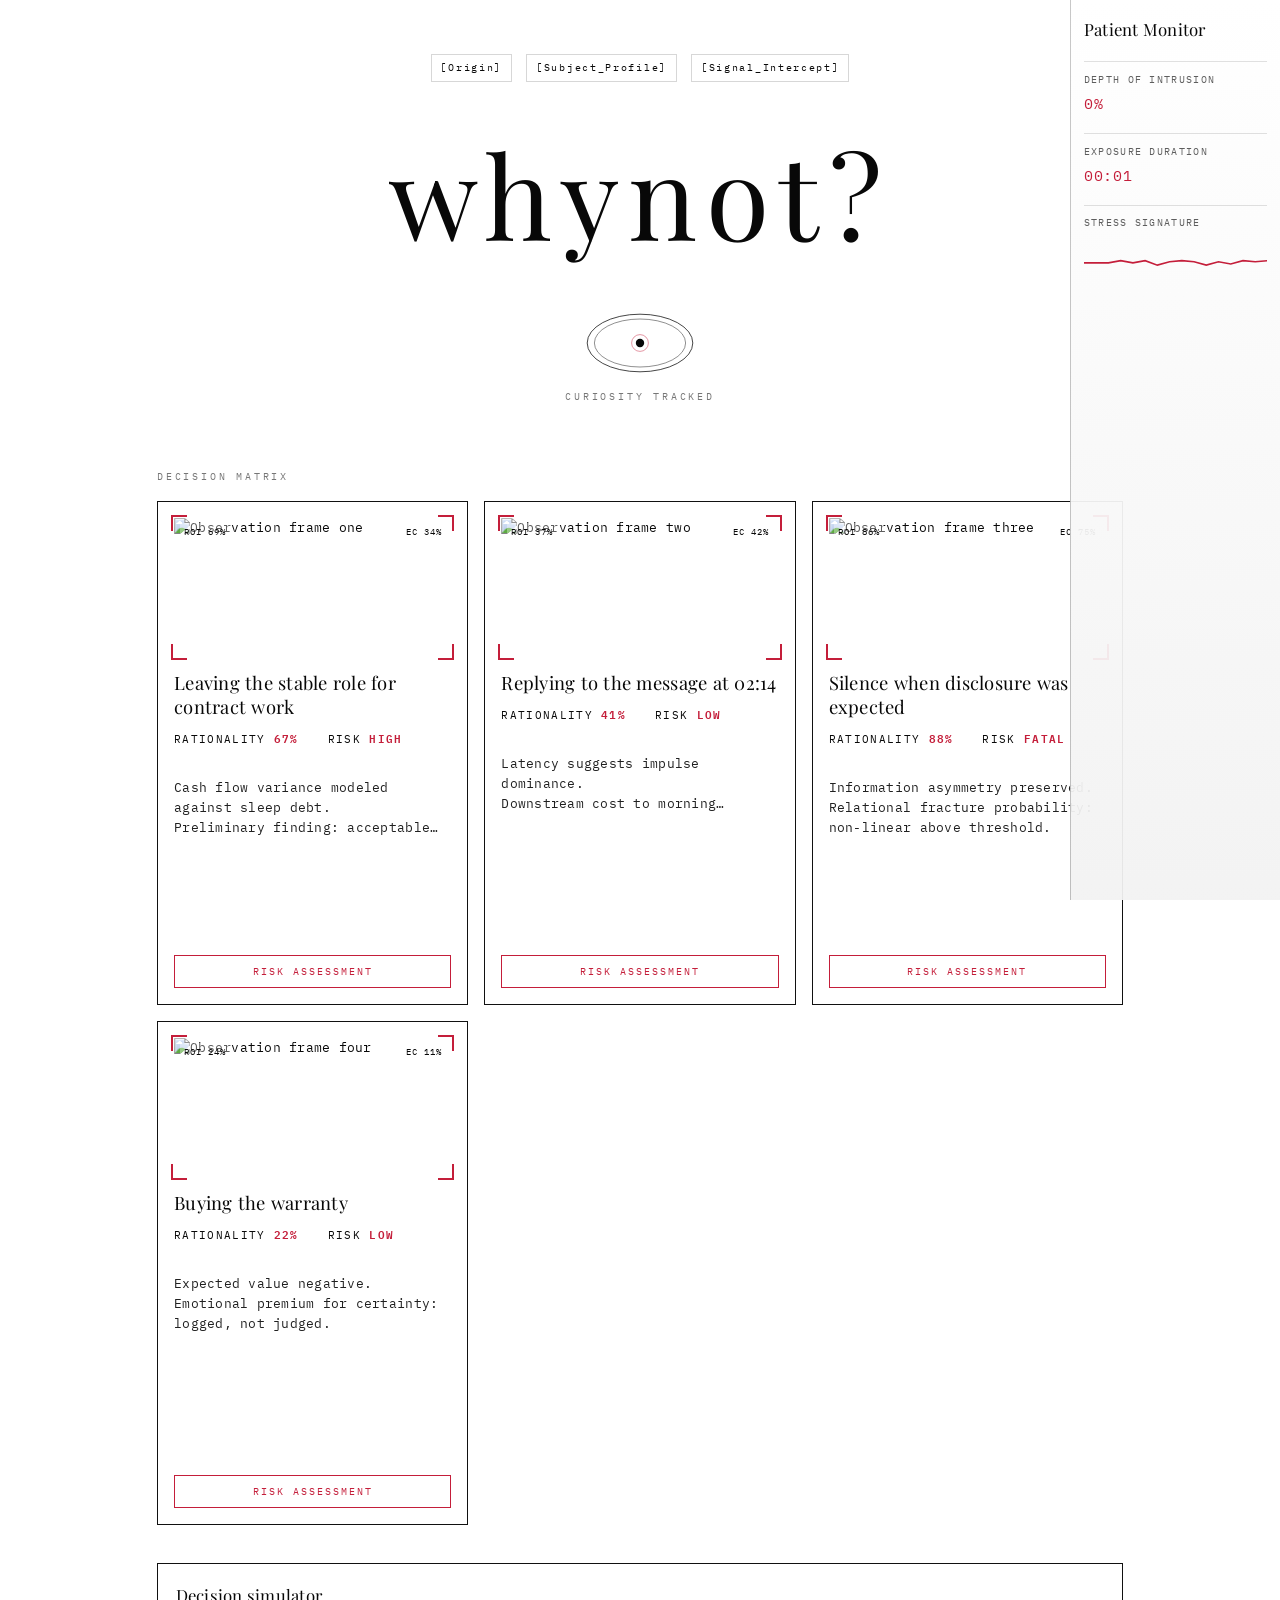
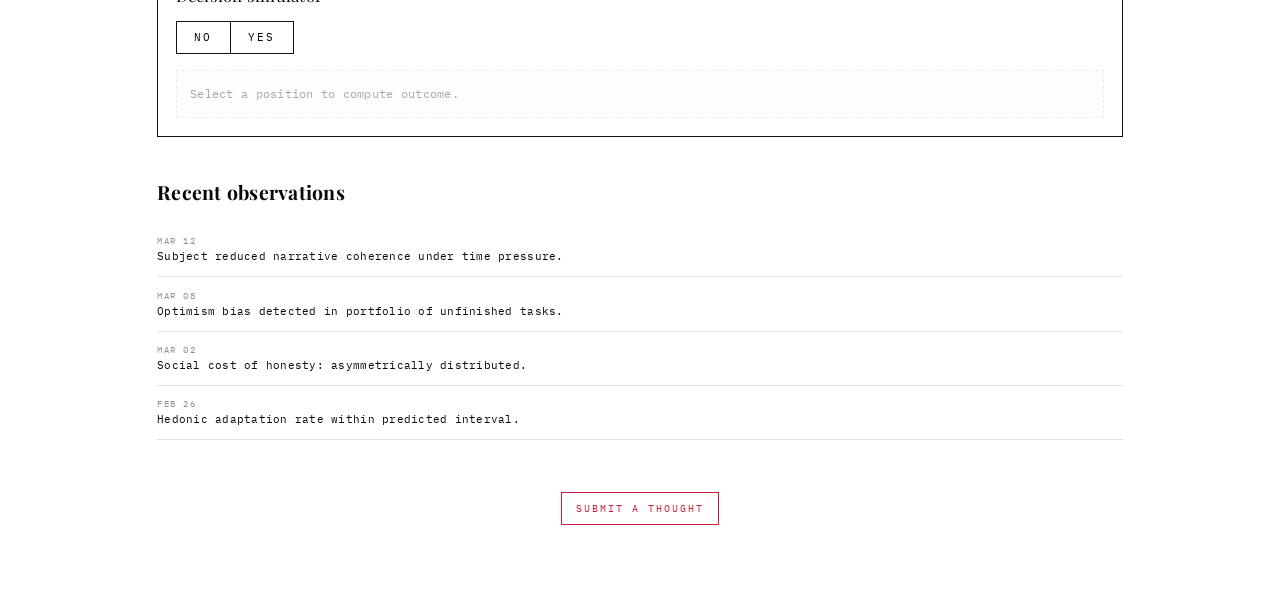
==== index.html @ 65663400 "whynot conceptual design for blogging" ====
<!DOCTYPE html>
<html lang="en">
<head>
  <meta charset="UTF-8" />
  <meta name="viewport" content="width=device-width, initial-scale=1.0" />
  <title>Whynot?</title>
  <link rel="preconnect" href="https://fonts.googleapis.com" />
  <link rel="preconnect" href="https://fonts.gstatic.com" crossorigin />
  <link href="https://fonts.googleapis.com/css2?family=IBM+Plex+Mono:ital,wght@0,400;0,500;0,600;1,400&family=Playfair+Display:ital,wght@0,300;0,400;0,500;1,300&display=swap" rel="stylesheet" />
  <link rel="stylesheet" href="styles/main.css" />
</head>
<body>
  <div class="boot-screen" id="bootScreen" aria-live="polite">
    <p class="boot-line" id="bootLineA">INITIALIZING_AUDIT...</p>
    <p class="boot-line boot-line-muted" id="bootLineB">SUBJECT_DETECTED.</p>
  </div>

  <aside class="bio-bar" aria-label="Biometric sidebar">
    <h2 class="bio-title">Patient Monitor</h2>
    <div class="bio-block">
      <p class="bio-label">Depth of Intrusion</p>
      <p class="bio-value"><span id="depthValue">0</span>%</p>
    </div>
    <div class="bio-block">
      <p class="bio-label">Exposure Duration</p>
      <p class="bio-value"><span id="timeValue">00:00</span></p>
    </div>
    <div class="bio-block">
      <p class="bio-label">Stress Signature</p>
      <svg class="stress-svg" viewBox="0 0 180 50" preserveAspectRatio="none" aria-hidden="true">
        <path id="stressPath" d="M0 25 L20 25 L28 8 L36 43 L44 10 L52 37 L60 25 L180 25"></path>
      </svg>
    </div>
    <div class="bio-ticker" id="bioTicker" data-ticker="Status: Subject Analyzing... Stress Level: Nominal... Depth Reading: Active..." aria-label="Live monitoring ticker"></div>
  </aside>

  <div class="wrap">
    <header class="hero" id="origin">
      <button type="button" class="terminal-dot-btn" id="terminalDotBtn" aria-expanded="false" aria-controls="terminalMenu">
        <span class="terminal-dot" aria-hidden="true"></span>
      </button>
      <nav class="clinical-nav" id="terminalMenu">
        <a href="#origin" class="clinical-link">[Origin]</a>
        <a href="#subject-profile" class="clinical-link">[Subject_Profile]</a>
        <a href="#signal-intercept" class="clinical-link">[Signal_Intercept]</a>
      </nav>
      <h1 class="hero-title">whynot?</h1>
      <div class="eye-wrap" id="eyeContainer">
        <svg class="eye-svg" viewBox="0 0 200 120" aria-hidden="true">
          <ellipse class="eye-rim" cx="100" cy="60" rx="88" ry="48" />
          <ellipse class="eye-sclera" cx="100" cy="60" rx="76" ry="40" />
          <g class="pupil" id="pupilGroup" transform="translate(100, 60)">
            <circle class="pupil-ring" r="14" cx="0" cy="0" />
            <circle class="pupil-dot" r="7" cx="0" cy="0" />
          </g>
        </svg>
      </div>
      <p class="eye-label">Curiosity tracked</p>
    </header>

    <main class="main">
      <p class="section-label">Decision Matrix</p>
      <div class="cards">
        <article class="card">
          <div class="evidence">
            <div class="crop-mark tl"></div>
            <div class="crop-mark tr"></div>
            <div class="crop-mark bl"></div>
            <div class="crop-mark br"></div>
            <img src="https://images.unsplash.com/photo-1446776811953-b23d57bd21aa?auto=format&fit=crop&w=1200&q=80" alt="Observation frame one" class="card-image" />
            <div class="grid-overlay"></div>
            <div class="live-num success-num">ROI <span class="live-value" data-base="67">67</span>%</div>
            <div class="live-num empathy-num">EC <span class="live-value" data-base="31">31</span>%</div>
          </div>
          <h2 class="card-title">Leaving the stable role for contract work</h2>
          <div class="card-meta">
            <span>Rationality <span class="value">67%</span></span>
            <span>Risk <span class="value">High</span></span>
          </div>
          <p class="card-excerpt scan-text">Cash flow variance modeled against sleep debt.<br>Preliminary finding: acceptable under constrained runway.</p>
          <button type="button" class="risk-btn">Risk Assessment</button>
        </article>

        <article class="card">
          <div class="evidence">
            <div class="crop-mark tl"></div>
            <div class="crop-mark tr"></div>
            <div class="crop-mark bl"></div>
            <div class="crop-mark br"></div>
            <img src="https://images.unsplash.com/photo-1557804506-669a67965ba0?auto=format&fit=crop&w=1200&q=80" alt="Observation frame two" class="card-image" />
            <div class="grid-overlay"></div>
            <div class="live-num success-num">ROI <span class="live-value" data-base="41">41</span>%</div>
            <div class="live-num empathy-num">EC <span class="live-value" data-base="46">46</span>%</div>
          </div>
          <h2 class="card-title">Replying to the message at 02:14</h2>
          <div class="card-meta">
            <span>Rationality <span class="value">41%</span></span>
            <span>Risk <span class="value">Low</span></span>
          </div>
          <p class="card-excerpt scan-text">Latency suggests impulse dominance.<br>Downstream cost to morning cognition: elevated.</p>
          <button type="button" class="risk-btn">Risk Assessment</button>
        </article>

        <article class="card">
          <div class="evidence">
            <div class="crop-mark tl"></div>
            <div class="crop-mark tr"></div>
            <div class="crop-mark bl"></div>
            <div class="crop-mark br"></div>
            <img src="https://images.unsplash.com/photo-1518773553398-650c184e0bb3?auto=format&fit=crop&w=1200&q=80" alt="Observation frame three" class="card-image" />
            <div class="grid-overlay"></div>
            <div class="live-num success-num">ROI <span class="live-value" data-base="88">88</span>%</div>
            <div class="live-num empathy-num">EC <span class="live-value" data-base="79">79</span>%</div>
          </div>
          <h2 class="card-title">Silence when disclosure was expected</h2>
          <div class="card-meta">
            <span>Rationality <span class="value">88%</span></span>
            <span>Risk <span class="value">Fatal</span></span>
          </div>
          <p class="card-excerpt scan-text">Information asymmetry preserved.<br>Relational fracture probability: non-linear above threshold.</p>
          <button type="button" class="risk-btn">Risk Assessment</button>
        </article>

        <article class="card">
          <div class="evidence">
            <div class="crop-mark tl"></div>
            <div class="crop-mark tr"></div>
            <div class="crop-mark bl"></div>
            <div class="crop-mark br"></div>
            <img src="https://images.unsplash.com/photo-1451187580459-43490279c0fa?auto=format&fit=crop&w=1200&q=80" alt="Observation frame four" class="card-image" />
            <div class="grid-overlay"></div>
            <div class="live-num success-num">ROI <span class="live-value" data-base="22">22</span>%</div>
            <div class="live-num empathy-num">EC <span class="live-value" data-base="14">14</span>%</div>
          </div>
          <h2 class="card-title">Buying the warranty</h2>
          <div class="card-meta">
            <span>Rationality <span class="value">22%</span></span>
            <span>Risk <span class="value">Low</span></span>
          </div>
          <p class="card-excerpt scan-text">Expected value negative.<br>Emotional premium for certainty: logged, not judged.</p>
          <button type="button" class="risk-btn">Risk Assessment</button>
        </article>
      </div>

      <section class="simulator" aria-labelledby="sim-heading" id="subject-profile">
        <h3 id="sim-heading">Decision simulator</h3>
        <div class="sim-toggle" role="group" aria-label="Choice">
          <button type="button" id="btnNo" aria-pressed="false">No</button>
          <button type="button" id="btnYes" aria-pressed="false">Yes</button>
        </div>
        <div class="sim-result empty scan-text" id="simResult" aria-live="polite">Select a position to compute outcome.</div>
      </section>

      <section class="obs-section" id="signal-intercept">
        <h2>Recent observations</h2>
        <ul class="obs-list">
          <li><span class="obs-date">Mar 12</span>Subject reduced narrative coherence under time pressure.</li>
          <li><span class="obs-date">Mar 08</span>Optimism bias detected in portfolio of unfinished tasks.</li>
          <li><span class="obs-date">Mar 02</span>Social cost of honesty: asymmetrically distributed.</li>
          <li><span class="obs-date">Feb 26</span>Hedonic adaptation rate within predicted interval.</li>
        </ul>
      </section>

      <div class="void-row" id="contaminate">
        <button type="button" class="btn-void" id="submitThought">Submit a thought</button>
      </div>
    </main>
  </div>

  <div class="void-overlay" id="voidOverlay" role="dialog" aria-modal="true" aria-labelledby="voidQuestion" hidden>
    <div>
      <p class="void-line" id="voidQuestion">Are you sure you want to know?</p>
      <div class="void-actions" id="voidActions">
        <button type="button" class="primary" id="voidYes">Yes</button>
        <button type="button" id="voidNo">No</button>
      </div>
    </div>
  </div>

  <div class="risk-modal" id="riskModal" role="dialog" aria-modal="true" aria-labelledby="riskQuestion" hidden>
    <div class="risk-panel">
      <p id="riskQuestion">Is the outcome worth the damage?</p>
      <div class="risk-actions">
        <button type="button" id="riskAccept">[Accept]</button>
        <button type="button" id="riskRecalculate">[Recalculate]</button>
      </div>
    </div>
  </div>

  <div class="static-overlay" id="staticOverlay" aria-hidden="true"></div>
  <script type="module" src="js/main.js"></script>
</body>
</html>
---- styles/main.css ----
@import url("./base/variables.css");
@import url("./base/reset.css");
@import url("./base/typography.css");
@import url("./layout/shell.css");
@import url("./layout/navigation.css");
@import url("./layout/biometric.css");
@import url("./components/cards.css");
@import url("./components/simulator.css");
@import url("./components/modals.css");
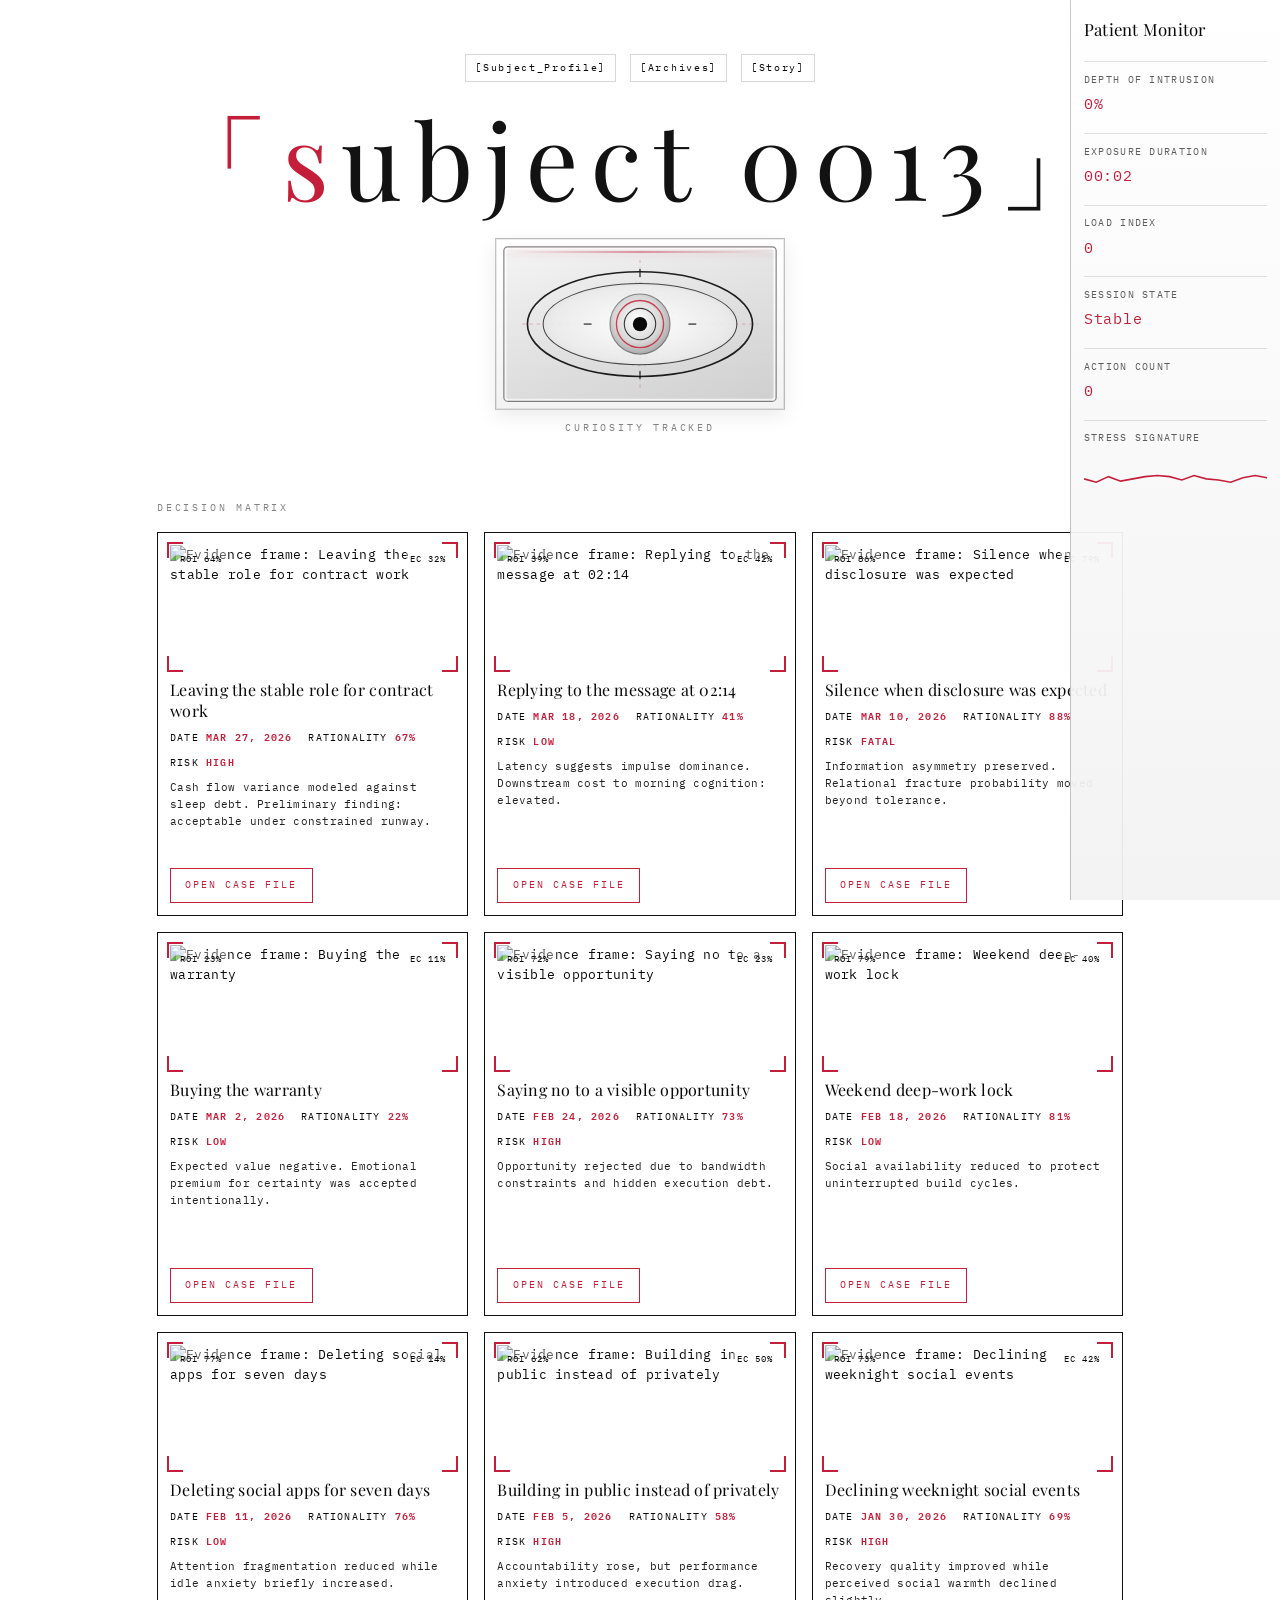
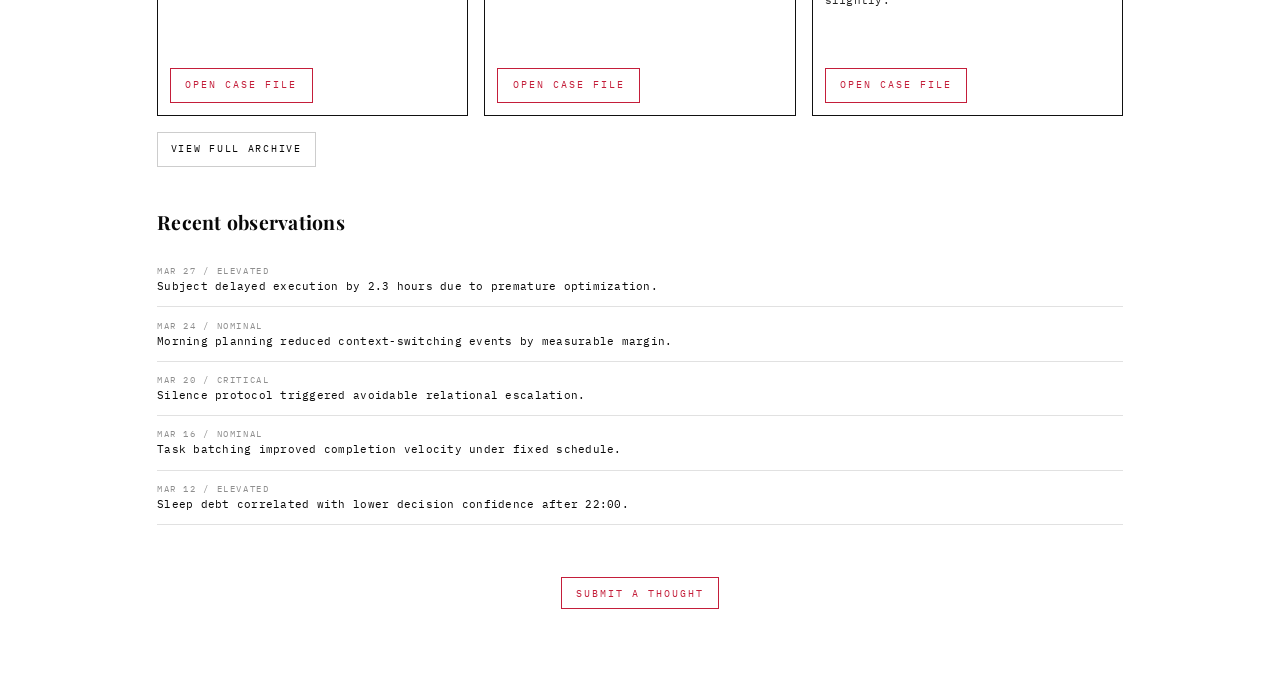
==== commit 4c3461e7: "feat: implement Subject 0013 rebrand and content-driven static pages (home, archive, post, profile)" ====
--- a/index.html
+++ b/index.html
@@ -3,13 +3,13 @@
 <head>
   <meta charset="UTF-8" />
   <meta name="viewport" content="width=device-width, initial-scale=1.0" />
-  <title>Whynot?</title>
+  <title>「subject 0013」</title>
   <link rel="preconnect" href="https://fonts.googleapis.com" />
   <link rel="preconnect" href="https://fonts.gstatic.com" crossorigin />
   <link href="https://fonts.googleapis.com/css2?family=IBM+Plex+Mono:ital,wght@0,400;0,500;0,600;1,400&family=Playfair+Display:ital,wght@0,300;0,400;0,500;1,300&display=swap" rel="stylesheet" />
   <link rel="stylesheet" href="styles/main.css" />
 </head>
-<body>
+<body data-page="home">
   <div class="boot-screen" id="bootScreen" aria-live="polite">
     <p class="boot-line" id="bootLineA">INITIALIZING_AUDIT...</p>
     <p class="boot-line boot-line-muted" id="bootLineB">SUBJECT_DETECTED.</p>
@@ -26,6 +26,18 @@
       <p class="bio-value"><span id="timeValue">00:00</span></p>
     </div>
     <div class="bio-block">
+      <p class="bio-label">Load Index</p>
+      <p class="bio-value"><span id="loadValue">0</span></p>
+    </div>
+    <div class="bio-block">
+      <p class="bio-label">Session State</p>
+      <p class="bio-value"><span id="stateValue">Stable</span></p>
+    </div>
+    <div class="bio-block">
+      <p class="bio-label">Action Count</p>
+      <p class="bio-value"><span id="actionValue">0</span></p>
+    </div>
+    <div class="bio-block">
       <p class="bio-label">Stress Signature</p>
       <svg class="stress-svg" viewBox="0 0 180 50" preserveAspectRatio="none" aria-hidden="true">
         <path id="stressPath" d="M0 25 L20 25 L28 8 L36 43 L44 10 L52 37 L60 25 L180 25"></path>
@@ -40,125 +52,69 @@
         <span class="terminal-dot" aria-hidden="true"></span>
       </button>
       <nav class="clinical-nav" id="terminalMenu">
-        <a href="#origin" class="clinical-link">[Origin]</a>
-        <a href="#subject-profile" class="clinical-link">[Subject_Profile]</a>
-        <a href="#signal-intercept" class="clinical-link">[Signal_Intercept]</a>
+        <a href="profile.html" class="clinical-link boot-link">[Subject_Profile]</a>
+        <a href="archive.html" class="clinical-link boot-link">[Archives]</a>
+        <a href="#" class="clinical-link" id="storyLink">[Story]</a>
       </nav>
-      <h1 class="hero-title">whynot?</h1>
-      <div class="eye-wrap" id="eyeContainer">
-        <svg class="eye-svg" viewBox="0 0 200 120" aria-hidden="true">
-          <ellipse class="eye-rim" cx="100" cy="60" rx="88" ry="48" />
-          <ellipse class="eye-sclera" cx="100" cy="60" rx="76" ry="40" />
-          <g class="pupil" id="pupilGroup" transform="translate(100, 60)">
-            <circle class="pupil-ring" r="14" cx="0" cy="0" />
-            <circle class="pupil-dot" r="7" cx="0" cy="0" />
-          </g>
-        </svg>
+      <h1 class="hero-title">「subject 0013」</h1>
+      <div class="eye-wrap">
+        <div class="eye-panel" id="eyeContainer">
+          <svg class="eye-svg" viewBox="0 0 220 130" aria-hidden="true">
+            <defs>
+              <radialGradient id="lensFill" cx="50%" cy="50%" r="62%">
+                <stop offset="0%" stop-color="#ffffff" stop-opacity="0.98" />
+                <stop offset="72%" stop-color="#ececec" stop-opacity="0.88" />
+                <stop offset="100%" stop-color="#d7d7d7" stop-opacity="0.95" />
+              </radialGradient>
+              <radialGradient id="irisFill" cx="46%" cy="42%" r="60%">
+                <stop offset="0%" stop-color="#fefefe" />
+                <stop offset="64%" stop-color="#d8d8d8" />
+                <stop offset="100%" stop-color="#a6a6a6" />
+              </radialGradient>
+              <linearGradient id="frameShade" x1="0%" y1="0%" x2="100%" y2="100%">
+                <stop offset="0%" stop-color="#0a0a0a" stop-opacity="0.06" />
+                <stop offset="100%" stop-color="#0a0a0a" stop-opacity="0.22" />
+              </linearGradient>
+            </defs>
+            <rect class="eye-panel-border" x="6" y="6" width="208" height="118" rx="3" />
+            <rect class="eye-panel-shadow" x="8" y="8" width="204" height="114" rx="2" />
+            <g class="reticle-layer">
+              <line class="eye-axis" x1="110" y1="16" x2="110" y2="114" />
+              <line class="eye-axis" x1="20" y1="65" x2="200" y2="65" />
+              <circle class="reticle-ring" cx="110" cy="65" r="26" />
+              <circle class="reticle-ring-secondary" cx="110" cy="65" r="32" />
+            </g>
+            <ellipse class="eye-rim" cx="110" cy="65" rx="86" ry="40" />
+            <ellipse class="eye-sclera" cx="110" cy="65" rx="74" ry="31" />
+            <ellipse class="iris-shell" cx="110" cy="65" rx="23" ry="23" />
+            <circle class="iris-ring" cx="110" cy="65" r="18" />
+            <g class="pupil" id="pupilGroup" transform="translate(110, 65)">
+              <circle class="pupil-ring" r="12" cx="0" cy="0" />
+              <circle class="pupil-dot" r="5.5" cx="0" cy="0" />
+            </g>
+            <g class="tick-marks">
+              <line x1="110" y1="23" x2="110" y2="29" />
+              <line x1="110" y1="101" x2="110" y2="107" />
+              <line x1="67" y1="65" x2="73" y2="65" />
+              <line x1="147" y1="65" x2="153" y2="65" />
+            </g>
+          </svg>
+          <div class="scanline"></div>
+        </div>
       </div>
       <p class="eye-label">Curiosity tracked</p>
     </header>
 
     <main class="main">
       <p class="section-label">Decision Matrix</p>
-      <div class="cards">
-        <article class="card">
-          <div class="evidence">
-            <div class="crop-mark tl"></div>
-            <div class="crop-mark tr"></div>
-            <div class="crop-mark bl"></div>
-            <div class="crop-mark br"></div>
-            <img src="https://images.unsplash.com/photo-1446776811953-b23d57bd21aa?auto=format&fit=crop&w=1200&q=80" alt="Observation frame one" class="card-image" />
-            <div class="grid-overlay"></div>
-            <div class="live-num success-num">ROI <span class="live-value" data-base="67">67</span>%</div>
-            <div class="live-num empathy-num">EC <span class="live-value" data-base="31">31</span>%</div>
-          </div>
-          <h2 class="card-title">Leaving the stable role for contract work</h2>
-          <div class="card-meta">
-            <span>Rationality <span class="value">67%</span></span>
-            <span>Risk <span class="value">High</span></span>
-          </div>
-          <p class="card-excerpt scan-text">Cash flow variance modeled against sleep debt.<br>Preliminary finding: acceptable under constrained runway.</p>
-          <button type="button" class="risk-btn">Risk Assessment</button>
-        </article>
-
-        <article class="card">
-          <div class="evidence">
-            <div class="crop-mark tl"></div>
-            <div class="crop-mark tr"></div>
-            <div class="crop-mark bl"></div>
-            <div class="crop-mark br"></div>
-            <img src="https://images.unsplash.com/photo-1557804506-669a67965ba0?auto=format&fit=crop&w=1200&q=80" alt="Observation frame two" class="card-image" />
-            <div class="grid-overlay"></div>
-            <div class="live-num success-num">ROI <span class="live-value" data-base="41">41</span>%</div>
-            <div class="live-num empathy-num">EC <span class="live-value" data-base="46">46</span>%</div>
-          </div>
-          <h2 class="card-title">Replying to the message at 02:14</h2>
-          <div class="card-meta">
-            <span>Rationality <span class="value">41%</span></span>
-            <span>Risk <span class="value">Low</span></span>
-          </div>
-          <p class="card-excerpt scan-text">Latency suggests impulse dominance.<br>Downstream cost to morning cognition: elevated.</p>
-          <button type="button" class="risk-btn">Risk Assessment</button>
-        </article>
-
-        <article class="card">
-          <div class="evidence">
-            <div class="crop-mark tl"></div>
-            <div class="crop-mark tr"></div>
-            <div class="crop-mark bl"></div>
-            <div class="crop-mark br"></div>
-            <img src="https://images.unsplash.com/photo-1518773553398-650c184e0bb3?auto=format&fit=crop&w=1200&q=80" alt="Observation frame three" class="card-image" />
-            <div class="grid-overlay"></div>
-            <div class="live-num success-num">ROI <span class="live-value" data-base="88">88</span>%</div>
-            <div class="live-num empathy-num">EC <span class="live-value" data-base="79">79</span>%</div>
-          </div>
-          <h2 class="card-title">Silence when disclosure was expected</h2>
-          <div class="card-meta">
-            <span>Rationality <span class="value">88%</span></span>
-            <span>Risk <span class="value">Fatal</span></span>
-          </div>
-          <p class="card-excerpt scan-text">Information asymmetry preserved.<br>Relational fracture probability: non-linear above threshold.</p>
-          <button type="button" class="risk-btn">Risk Assessment</button>
-        </article>
-
-        <article class="card">
-          <div class="evidence">
-            <div class="crop-mark tl"></div>
-            <div class="crop-mark tr"></div>
-            <div class="crop-mark bl"></div>
-            <div class="crop-mark br"></div>
-            <img src="https://images.unsplash.com/photo-1451187580459-43490279c0fa?auto=format&fit=crop&w=1200&q=80" alt="Observation frame four" class="card-image" />
-            <div class="grid-overlay"></div>
-            <div class="live-num success-num">ROI <span class="live-value" data-base="22">22</span>%</div>
-            <div class="live-num empathy-num">EC <span class="live-value" data-base="14">14</span>%</div>
-          </div>
-          <h2 class="card-title">Buying the warranty</h2>
-          <div class="card-meta">
-            <span>Rationality <span class="value">22%</span></span>
-            <span>Risk <span class="value">Low</span></span>
-          </div>
-          <p class="card-excerpt scan-text">Expected value negative.<br>Emotional premium for certainty: logged, not judged.</p>
-          <button type="button" class="risk-btn">Risk Assessment</button>
-        </article>
+      <div class="cards" id="homeCards"></div>
+      <div class="section-actions">
+        <a class="archive-link boot-link" href="archive.html">View Full Archive</a>
       </div>
-
-      <section class="simulator" aria-labelledby="sim-heading" id="subject-profile">
-        <h3 id="sim-heading">Decision simulator</h3>
-        <div class="sim-toggle" role="group" aria-label="Choice">
-          <button type="button" id="btnNo" aria-pressed="false">No</button>
-          <button type="button" id="btnYes" aria-pressed="false">Yes</button>
-        </div>
-        <div class="sim-result empty scan-text" id="simResult" aria-live="polite">Select a position to compute outcome.</div>
-      </section>
 
       <section class="obs-section" id="signal-intercept">
         <h2>Recent observations</h2>
-        <ul class="obs-list">
-          <li><span class="obs-date">Mar 12</span>Subject reduced narrative coherence under time pressure.</li>
-          <li><span class="obs-date">Mar 08</span>Optimism bias detected in portfolio of unfinished tasks.</li>
-          <li><span class="obs-date">Mar 02</span>Social cost of honesty: asymmetrically distributed.</li>
-          <li><span class="obs-date">Feb 26</span>Hedonic adaptation rate within predicted interval.</li>
-        </ul>
+        <ul class="obs-list" id="observationsList"></ul>
       </section>
 
       <div class="void-row" id="contaminate">
--- a/styles/main.css
+++ b/styles/main.css
@@ -7,3 +7,4 @@
 @import url("./components/cards.css");
 @import url("./components/simulator.css");
 @import url("./components/modals.css");
+@import url("./components/post.css");
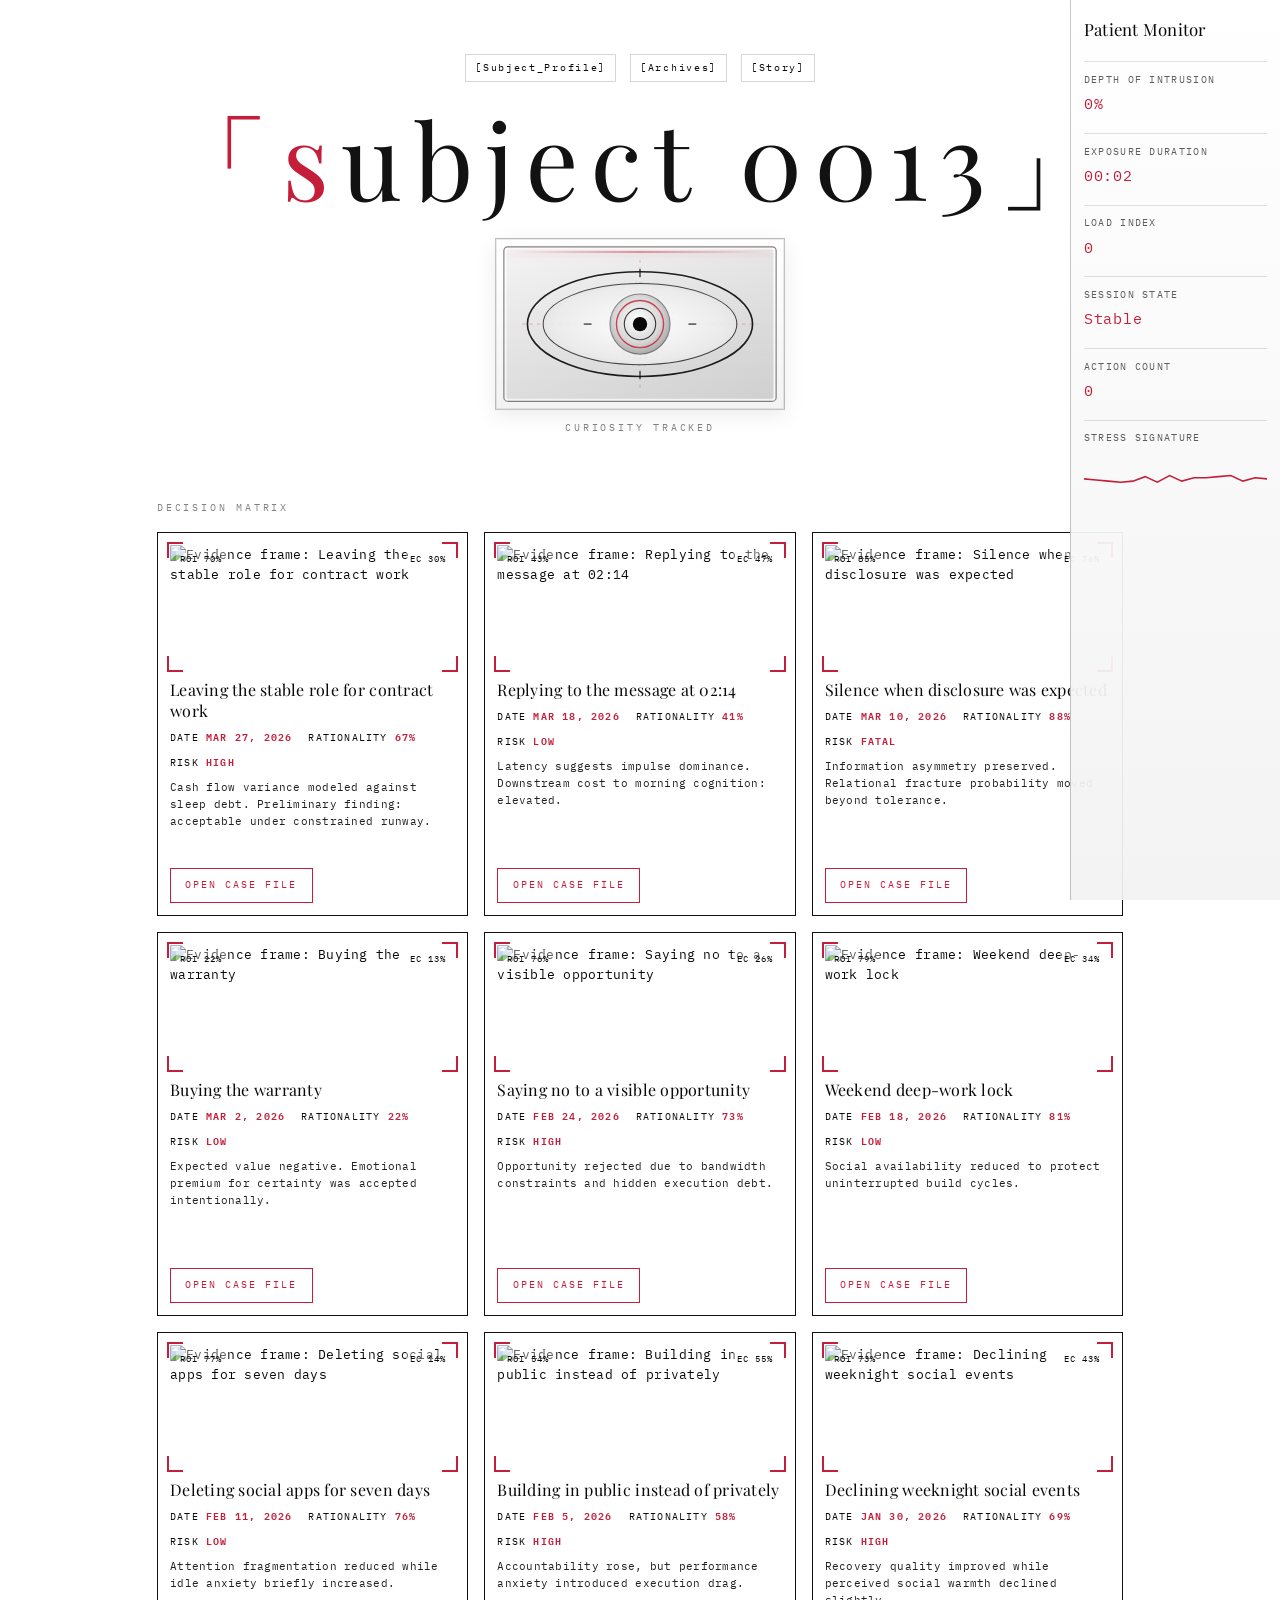
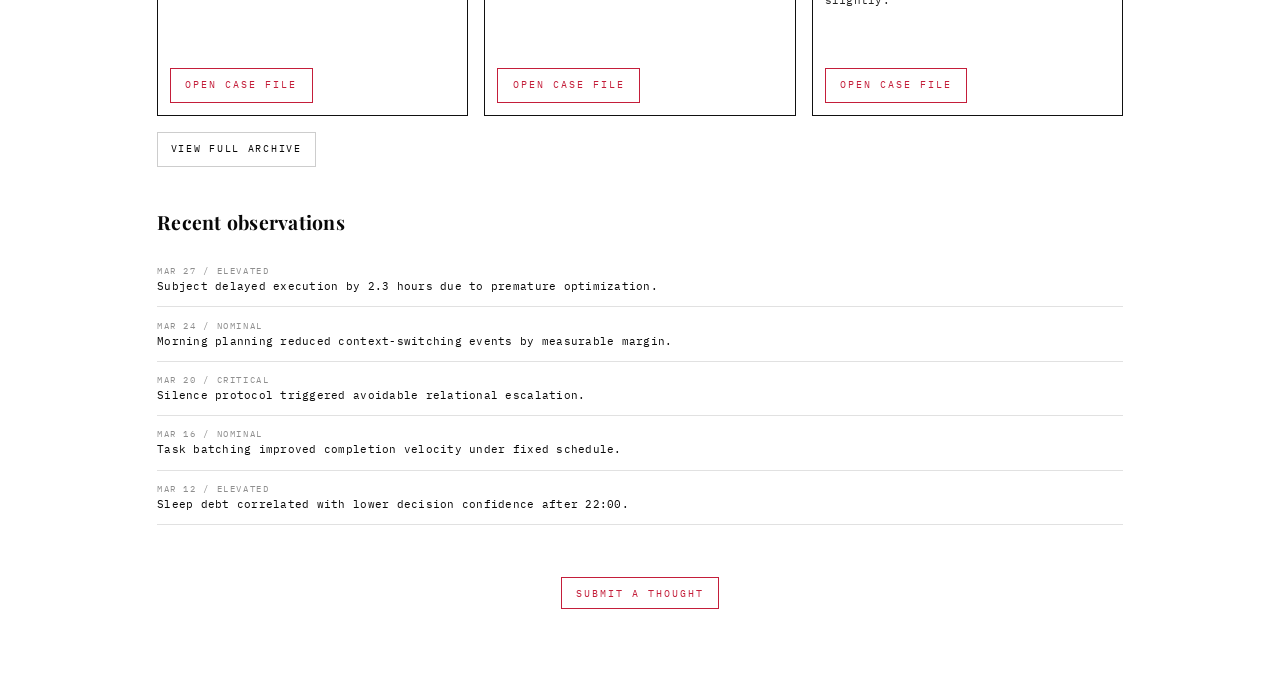
==== commit dcdd3990: "Improve mobile layout: persistent nav actions and horizontal bio banner" ====
--- a/index.html
+++ b/index.html
@@ -48,9 +48,6 @@
 
   <div class="wrap">
     <header class="hero" id="origin">
-      <button type="button" class="terminal-dot-btn" id="terminalDotBtn" aria-expanded="false" aria-controls="terminalMenu">
-        <span class="terminal-dot" aria-hidden="true"></span>
-      </button>
       <nav class="clinical-nav" id="terminalMenu">
         <a href="profile.html" class="clinical-link boot-link">[Subject_Profile]</a>
         <a href="archive.html" class="clinical-link boot-link">[Archives]</a>
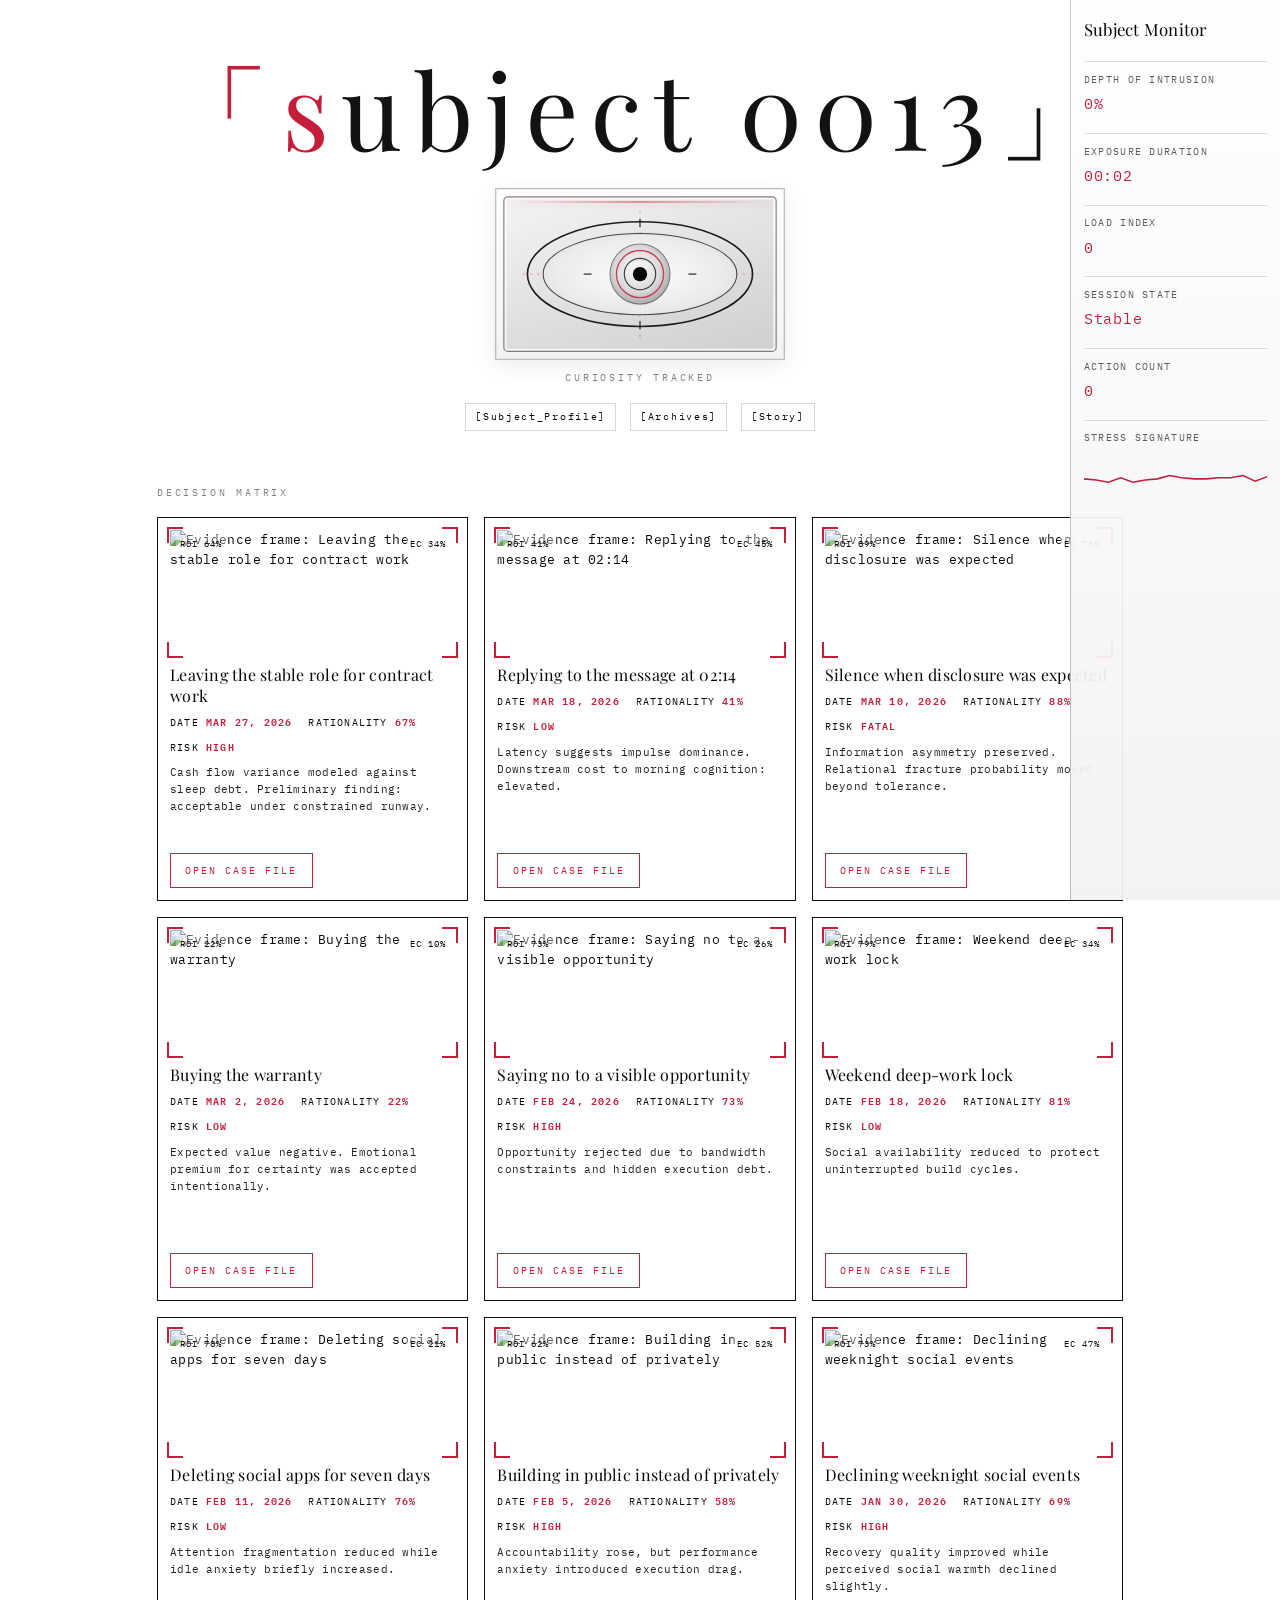
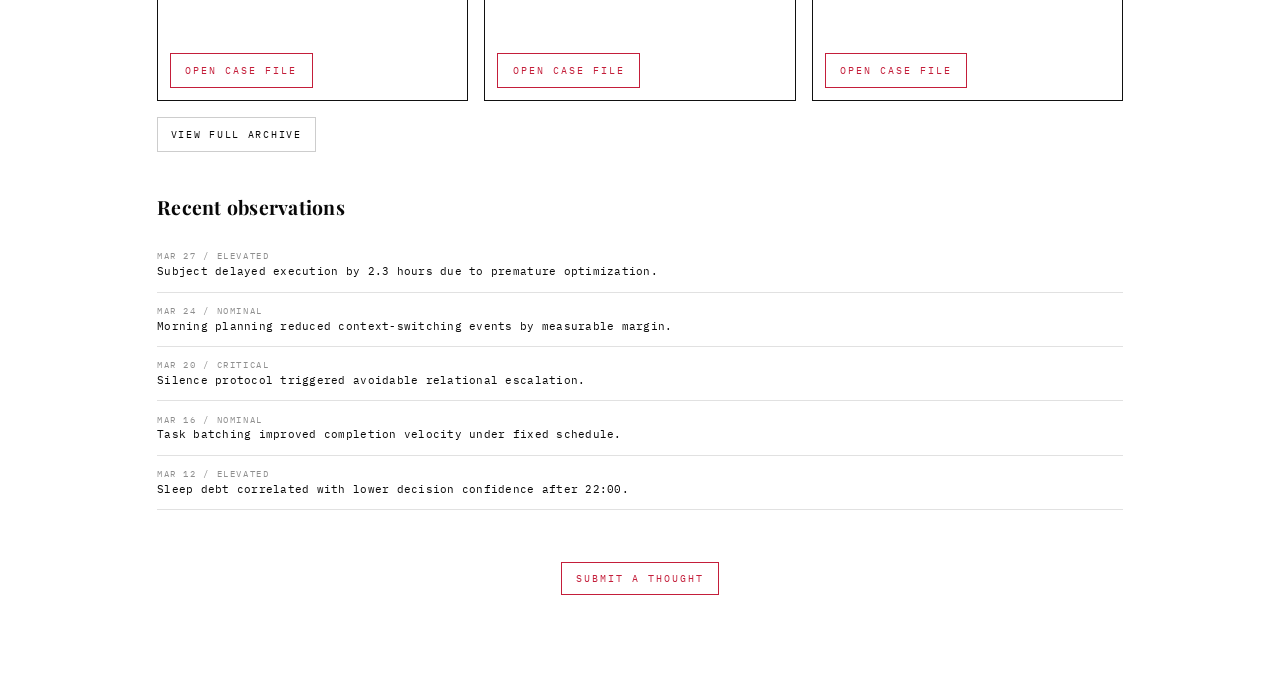
==== commit e5e7017a: "Polish mobile layout and remove redundant nav code" ====
--- a/index.html
+++ b/index.html
@@ -16,7 +16,7 @@
   </div>
 
   <aside class="bio-bar" aria-label="Biometric sidebar">
-    <h2 class="bio-title">Patient Monitor</h2>
+    <h2 class="bio-title">Subject Monitor</h2>
     <div class="bio-block">
       <p class="bio-label">Depth of Intrusion</p>
       <p class="bio-value"><span id="depthValue">0</span>%</p>
@@ -48,11 +48,6 @@
 
   <div class="wrap">
     <header class="hero" id="origin">
-      <nav class="clinical-nav" id="terminalMenu">
-        <a href="profile.html" class="clinical-link boot-link">[Subject_Profile]</a>
-        <a href="archive.html" class="clinical-link boot-link">[Archives]</a>
-        <a href="#" class="clinical-link" id="storyLink">[Story]</a>
-      </nav>
       <h1 class="hero-title">「subject 0013」</h1>
       <div class="eye-wrap">
         <div class="eye-panel" id="eyeContainer">
@@ -100,6 +95,11 @@
         </div>
       </div>
       <p class="eye-label">Curiosity tracked</p>
+      <nav class="clinical-nav">
+        <a href="profile.html" class="clinical-link boot-link">[Subject_Profile]</a>
+        <a href="archive.html" class="clinical-link boot-link">[Archives]</a>
+        <a href="#" class="clinical-link" id="storyLink">[Story]</a>
+      </nav>
     </header>
 
     <main class="main">
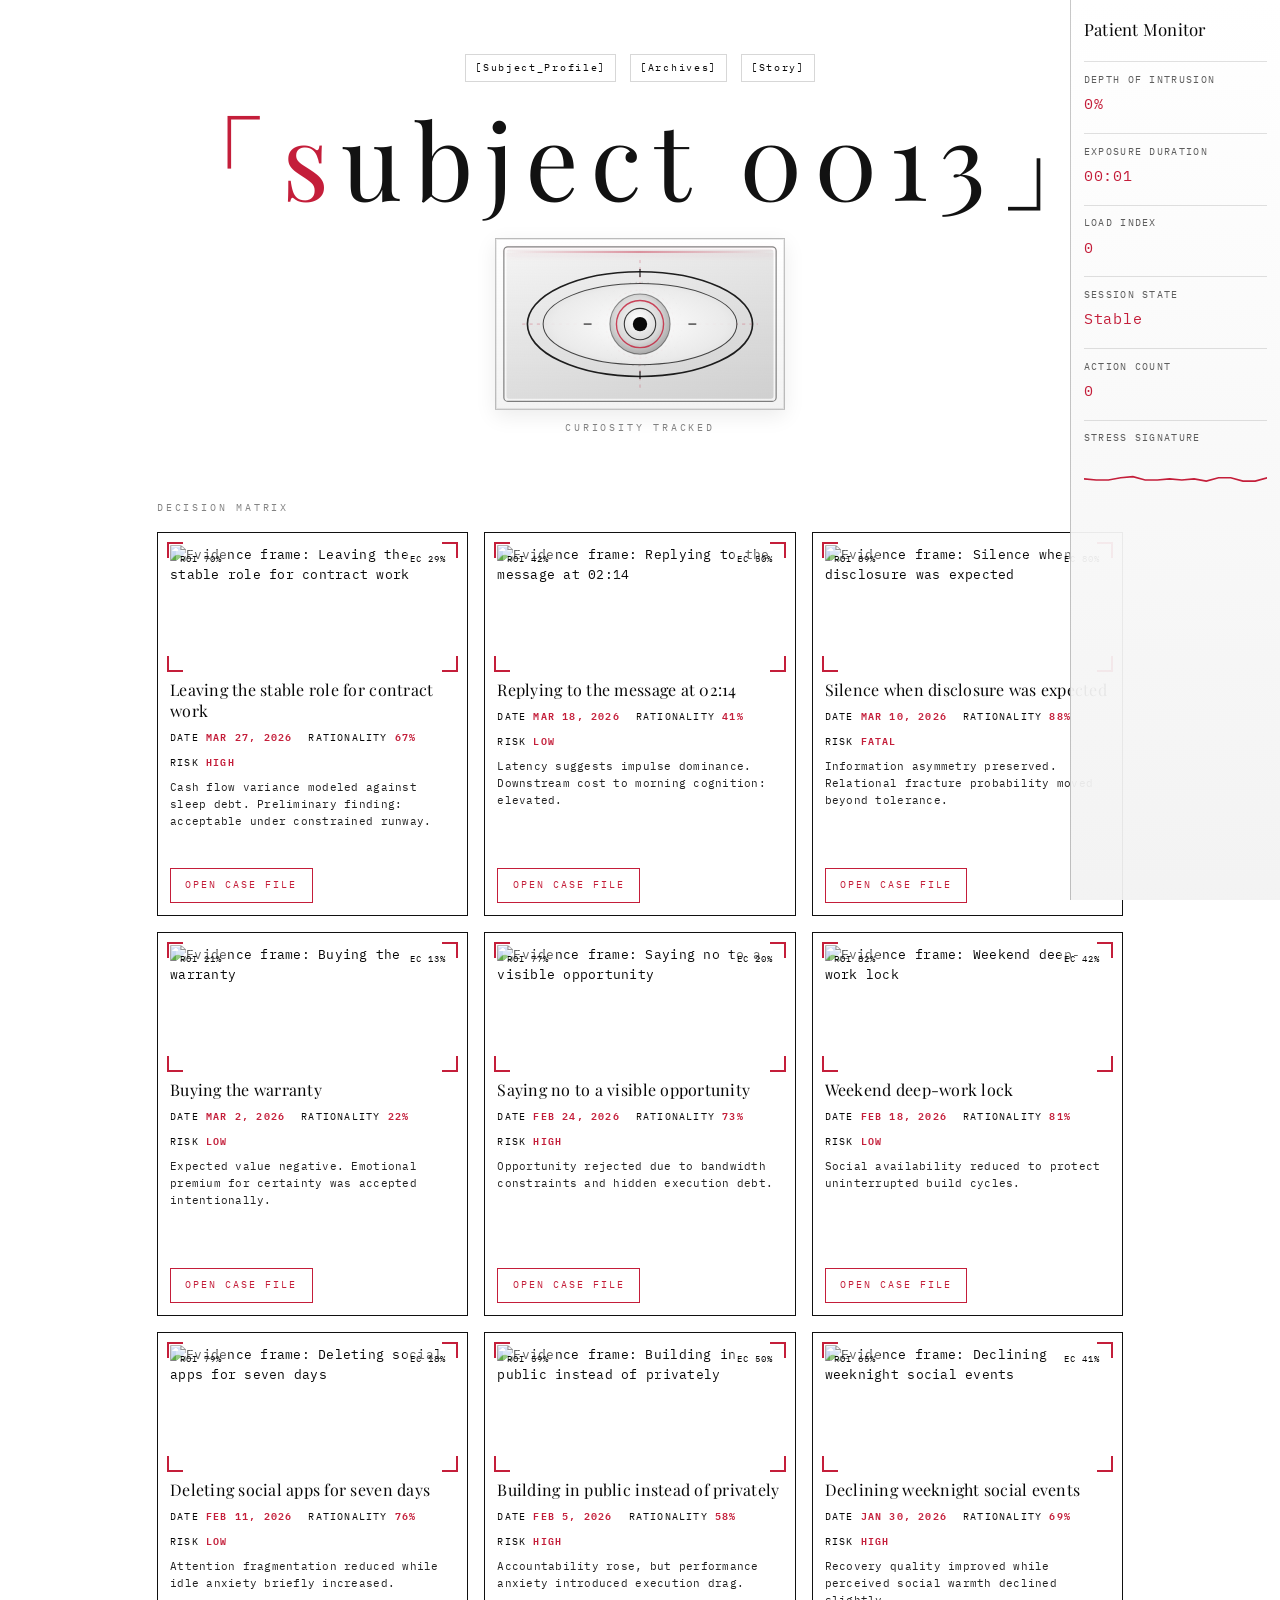
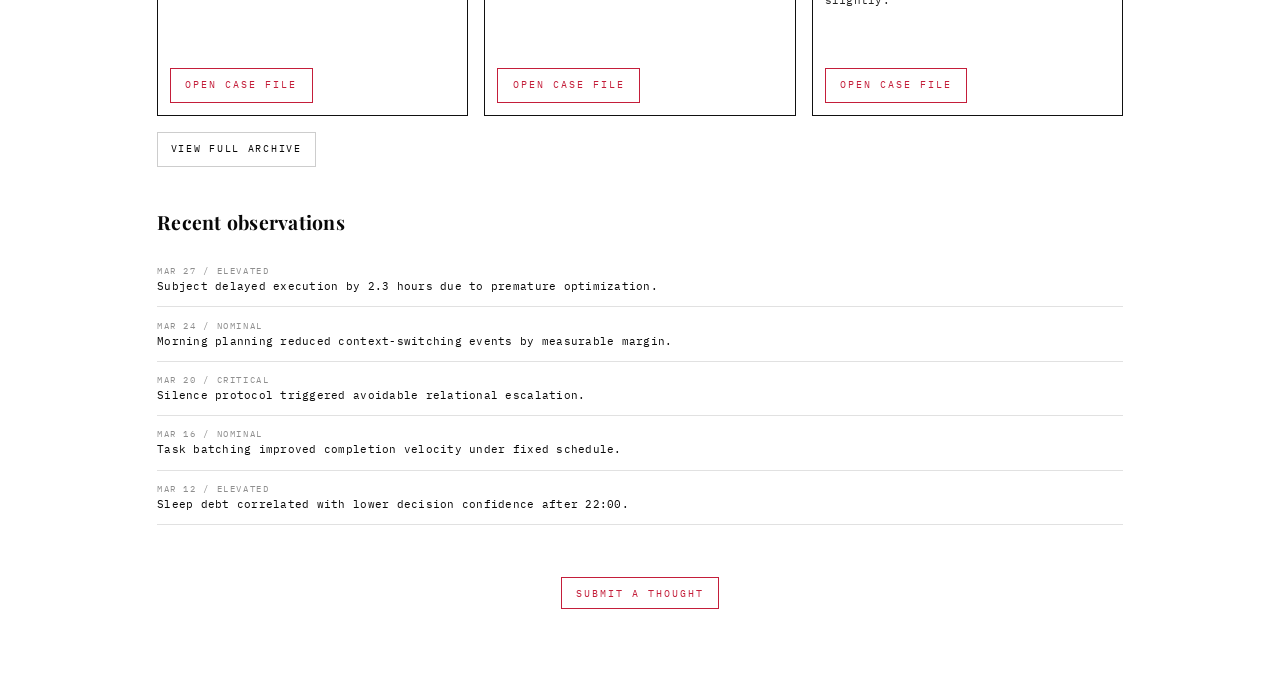
==== commit efef0cd5: "Merge pull request #2 from Nityam713/develop Develop" ====
--- a/index.html
+++ b/index.html
@@ -16,7 +16,7 @@
   </div>
 
   <aside class="bio-bar" aria-label="Biometric sidebar">
-    <h2 class="bio-title">Subject Monitor</h2>
+    <h2 class="bio-title">Patient Monitor</h2>
     <div class="bio-block">
       <p class="bio-label">Depth of Intrusion</p>
       <p class="bio-value"><span id="depthValue">0</span>%</p>
@@ -48,6 +48,11 @@
 
   <div class="wrap">
     <header class="hero" id="origin">
+      <nav class="clinical-nav" id="terminalMenu">
+        <a href="profile.html" class="clinical-link boot-link">[Subject_Profile]</a>
+        <a href="archive.html" class="clinical-link boot-link">[Archives]</a>
+        <a href="#" class="clinical-link" id="storyLink">[Story]</a>
+      </nav>
       <h1 class="hero-title">「subject 0013」</h1>
       <div class="eye-wrap">
         <div class="eye-panel" id="eyeContainer">
@@ -95,11 +100,6 @@
         </div>
       </div>
       <p class="eye-label">Curiosity tracked</p>
-      <nav class="clinical-nav">
-        <a href="profile.html" class="clinical-link boot-link">[Subject_Profile]</a>
-        <a href="archive.html" class="clinical-link boot-link">[Archives]</a>
-        <a href="#" class="clinical-link" id="storyLink">[Story]</a>
-      </nav>
     </header>
 
     <main class="main">
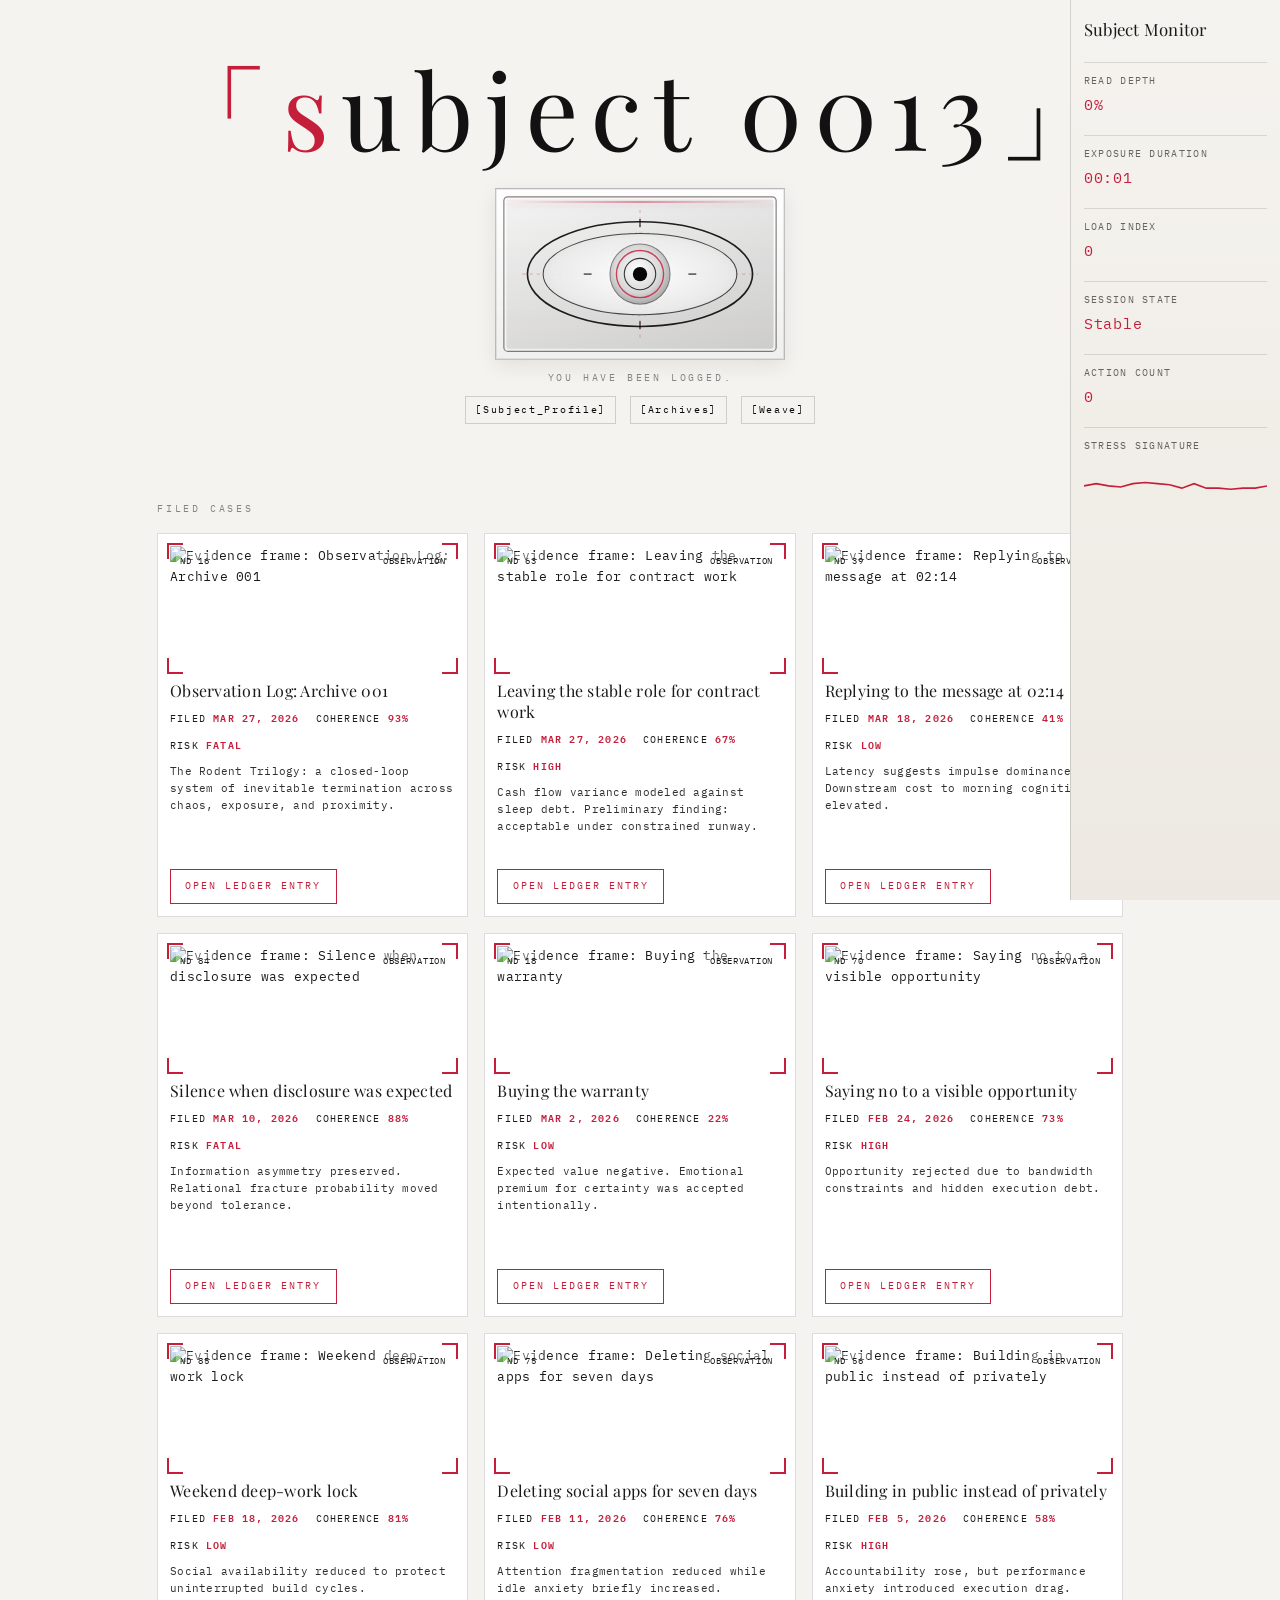
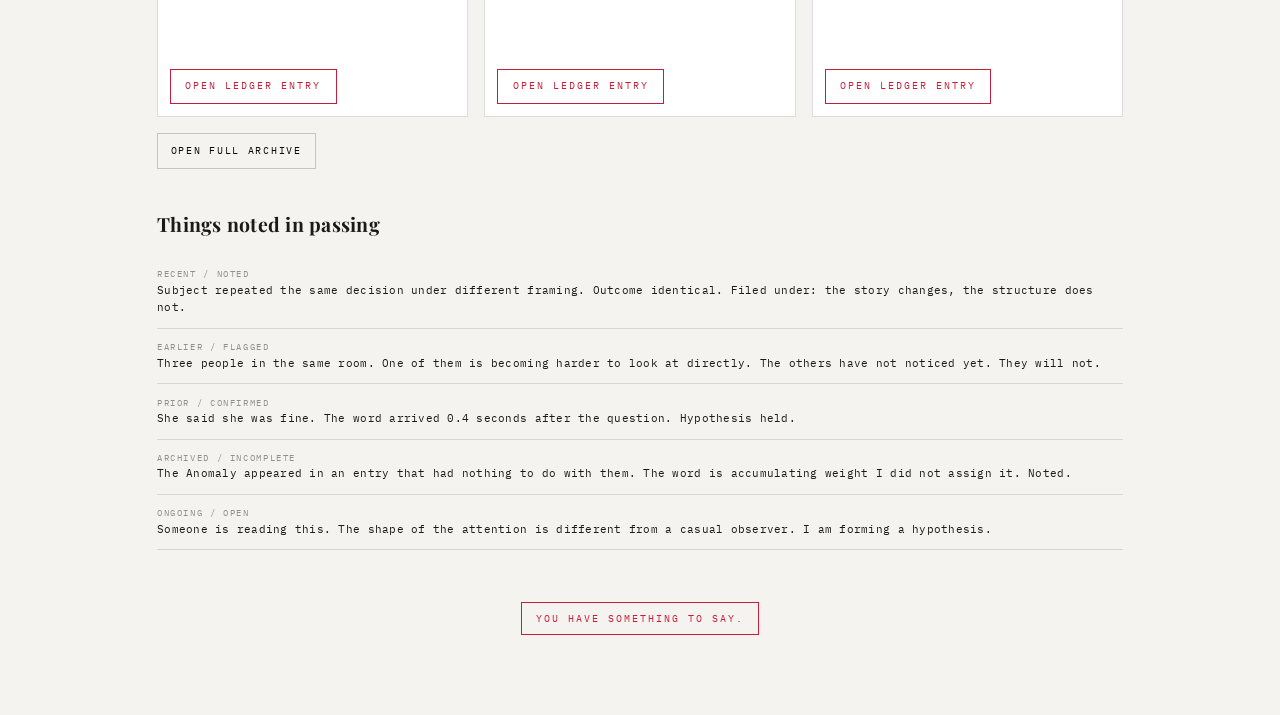
==== commit 2fcfd75e: "align site voice and UI with story bible" ====
--- a/index.html
+++ b/index.html
@@ -11,14 +11,14 @@
 </head>
 <body data-page="home">
   <div class="boot-screen" id="bootScreen" aria-live="polite">
-    <p class="boot-line" id="bootLineA">INITIALIZING_AUDIT...</p>
-    <p class="boot-line boot-line-muted" id="bootLineB">SUBJECT_DETECTED.</p>
+    <p class="boot-line" id="bootLineA">READING_SUBJECT...</p>
+    <p class="boot-line boot-line-muted" id="bootLineB">YOU ARE BEING OBSERVED.</p>
   </div>
 
-  <aside class="bio-bar" aria-label="Biometric sidebar">
-    <h2 class="bio-title">Patient Monitor</h2>
+  <aside class="bio-bar" aria-label="Subject monitor">
+    <h2 class="bio-title">Subject Monitor</h2>
     <div class="bio-block">
-      <p class="bio-label">Depth of Intrusion</p>
+      <p class="bio-label">Read depth</p>
       <p class="bio-value"><span id="depthValue">0</span>%</p>
     </div>
     <div class="bio-block">
@@ -48,11 +48,6 @@
 
   <div class="wrap">
     <header class="hero" id="origin">
-      <nav class="clinical-nav" id="terminalMenu">
-        <a href="profile.html" class="clinical-link boot-link">[Subject_Profile]</a>
-        <a href="archive.html" class="clinical-link boot-link">[Archives]</a>
-        <a href="#" class="clinical-link" id="storyLink">[Story]</a>
-      </nav>
       <h1 class="hero-title">「subject 0013」</h1>
       <div class="eye-wrap">
         <div class="eye-panel" id="eyeContainer">
@@ -99,48 +94,42 @@
           <div class="scanline"></div>
         </div>
       </div>
-      <p class="eye-label">Curiosity tracked</p>
+      <p class="eye-label">You have been logged.</p>
+      <nav class="clinical-nav" id="terminalMenu">
+        <a href="profile.html" class="clinical-link boot-link">[Subject_Profile]</a>
+        <a href="archive.html" class="clinical-link boot-link">[Archives]</a>
+        <a href="#" class="clinical-link" id="storyLink">[Weave]</a>
+      </nav>
     </header>
 
     <main class="main">
-      <p class="section-label">Decision Matrix</p>
+      <p class="section-label">Filed cases</p>
       <div class="cards" id="homeCards"></div>
       <div class="section-actions">
-        <a class="archive-link boot-link" href="archive.html">View Full Archive</a>
+        <a class="archive-link boot-link" href="archive.html">Open full archive</a>
       </div>
 
       <section class="obs-section" id="signal-intercept">
-        <h2>Recent observations</h2>
+        <h2>Things noted in passing</h2>
         <ul class="obs-list" id="observationsList"></ul>
       </section>
 
       <div class="void-row" id="contaminate">
-        <button type="button" class="btn-void" id="submitThought">Submit a thought</button>
+        <button type="button" class="btn-void" id="submitThought">You have something to say.</button>
       </div>
     </main>
   </div>
 
   <div class="void-overlay" id="voidOverlay" role="dialog" aria-modal="true" aria-labelledby="voidQuestion" hidden>
     <div>
-      <p class="void-line" id="voidQuestion">Are you sure you want to know?</p>
+      <p class="void-line" id="voidQuestion">Say it. I am listening.</p>
       <div class="void-actions" id="voidActions">
-        <button type="button" class="primary" id="voidYes">Yes</button>
-        <button type="button" id="voidNo">No</button>
+        <button type="button" class="primary" id="voidYes">Say it.</button>
+        <button type="button" id="voidNo">Not yet.</button>
       </div>
     </div>
   </div>
 
-  <div class="risk-modal" id="riskModal" role="dialog" aria-modal="true" aria-labelledby="riskQuestion" hidden>
-    <div class="risk-panel">
-      <p id="riskQuestion">Is the outcome worth the damage?</p>
-      <div class="risk-actions">
-        <button type="button" id="riskAccept">[Accept]</button>
-        <button type="button" id="riskRecalculate">[Recalculate]</button>
-      </div>
-    </div>
-  </div>
-
-  <div class="static-overlay" id="staticOverlay" aria-hidden="true"></div>
   <script type="module" src="js/main.js"></script>
 </body>
 </html>
--- a/styles/main.css
+++ b/styles/main.css
@@ -5,6 +5,5 @@
 @import url("./layout/navigation.css");
 @import url("./layout/biometric.css");
 @import url("./components/cards.css");
-@import url("./components/simulator.css");
 @import url("./components/modals.css");
 @import url("./components/post.css");
